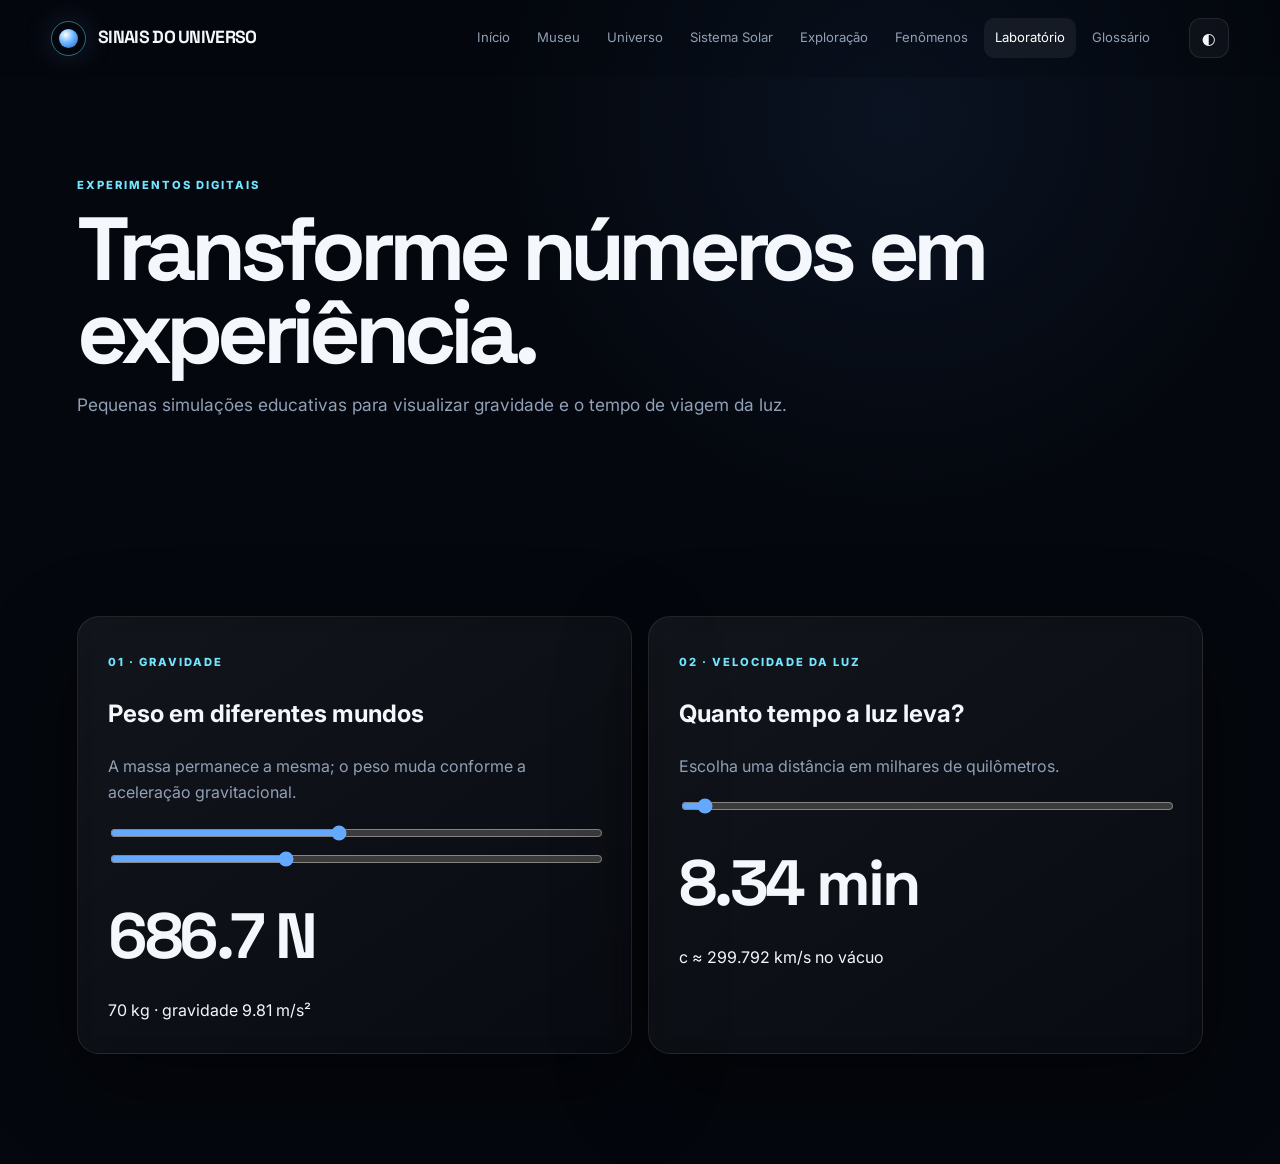
==== pages/laboratorio.html @ 1c5a3df0 "Adicionando os arquivos do projeto" ====
<!doctype html><html lang="pt-BR"><head><meta charset="utf-8"><meta name="viewport" content="width=device-width,initial-scale=1"><title>Laboratório | Sinais do Universo</title><link rel="stylesheet" href="../css/main.css"></head><body><div class="progress" id="progressLine"></div><header class="topbar"><div class="nav-wrap"><a class="brand" href="../index.html"><i class="brand-mark"></i>SINAIS DO UNIVERSO</a><nav class="nav" id="nav"><a href="../index.html">Início</a><a href="museu.html">Museu</a><a href="universo.html">Universo</a><a href="sistema-solar.html">Sistema Solar</a><a href="exploracao.html">Exploração</a><a href="fenomenos.html">Fenômenos</a><a href="laboratorio.html">Laboratório</a><a href="glossario.html">Glossário</a></nav><div class="nav-actions"><button class="icon-btn" id="themeBtn">◐</button><button class="menu-btn" id="menuBtn">☰</button></div></div></header><main><section class="page-hero"><span class="eyebrow">EXPERIMENTOS DIGITAIS</span><h1>Transforme números em experiência.</h1><p>Pequenas simulações educativas para visualizar gravidade e o tempo de viagem da luz.</p></section><section class="section"><div class="lab-grid"><article class="panel lab-card"><span class="eyebrow">01 · GRAVIDADE</span><h2>Peso em diferentes mundos</h2><p style="color:var(--muted)">A massa permanece a mesma; o peso muda conforme a aceleração gravitacional.</p><input class="range" id="labMass" type="range" min="1" max="150" value="70"><input class="range" id="labGravity" type="range" min="1.62" max="24.79" step=".01" value="9.81"><div class="lab-result" id="labWeight">686,7 N</div><span id="labPlanet">70 kg · gravidade 9,81 m/s²</span></article><article class="panel lab-card"><span class="eyebrow">02 · VELOCIDADE DA LUZ</span><h2>Quanto tempo a luz leva?</h2><p style="color:var(--muted)">Escolha uma distância em milhares de quilômetros.</p><input class="range" id="lightDistance" type="range" min="1000" max="4500000000" step="1000000" value="149600000"><div class="lab-result" id="lightOutput">8,31 min</div><span>c ≈ 299.792 km/s no vácuo</span></article></div></section></main><script src="../js/data.js"></script><script src="../js/main.js"></script></body></html>
---- css/main.css ----
@import url('https://fonts.googleapis.com/css2?family=Inter:wght@400;500;600;700;800&family=Space+Grotesk:wght@500;600;700&display=swap');
:root{--bg:#04070d;--panel:#0a101b;--panel2:#0e1725;--text:#f4f7fb;--muted:#91a0b5;--line:rgba(255,255,255,.09);--blue:#65a9ff;--cyan:#72e5ff;--violet:#8c7cff;--gold:#e5c88b;--shadow:0 30px 90px rgba(0,0,0,.45);--radius:22px;--orbit-speed:12s;--solar-scale:1}*{box-sizing:border-box}html{scroll-behavior:smooth}body{margin:0;background:radial-gradient(circle at 70% 10%,rgba(55,102,180,.13),transparent 30%),var(--bg);color:var(--text);font-family:Inter,system-ui,sans-serif;line-height:1.65}body.light{--bg:#edf3f9;--panel:#fff;--panel2:#f4f7fb;--text:#101827;--muted:#58677a;--line:rgba(10,30,55,.12)}body.light .space-bg{opacity:.12}a{color:inherit;text-decoration:none}button,input,select{font:inherit}button{cursor:pointer;color:inherit}.topbar{position:fixed;z-index:1000;top:0;left:0;right:0;padding:18px 4vw;border-bottom:1px solid transparent;transition:.35s;background:rgba(4,7,13,.2);backdrop-filter:blur(0)}.scrolled .topbar{background:rgba(4,7,13,.78);border-color:var(--line);backdrop-filter:blur(18px)}.nav-wrap{max-width:1500px;margin:auto;display:flex;align-items:center;gap:28px}.brand{display:flex;align-items:center;gap:12px;font-family:'Space Grotesk';font-weight:700;letter-spacing:-.04em;font-size:1.1rem;white-space:nowrap}.brand-mark{width:35px;height:35px;border:1px solid rgba(114,229,255,.45);border-radius:50%;position:relative;box-shadow:0 0 30px rgba(101,169,255,.18)}.brand-mark:after{content:'';position:absolute;inset:7px;border-radius:50%;background:radial-gradient(circle at 35% 30%,#fff,#6bb7ff 45%,#3156b9)}.nav{display:flex;gap:5px;margin-left:auto}.nav a{padding:9px 11px;color:var(--muted);font-size:.82rem;border-radius:10px;transition:.25s}.nav a:hover,.nav a.active{color:#fff;background:rgba(255,255,255,.06)}body.light .nav a:hover,body.light .nav a.active{color:var(--text)}.nav-actions{display:flex;gap:8px}.icon-btn,.menu-btn{width:40px;height:40px;border:1px solid var(--line);background:rgba(255,255,255,.04);border-radius:12px}.menu-btn{display:none}.progress{position:fixed;z-index:1100;top:0;left:0;width:0;height:2px;background:linear-gradient(90deg,var(--blue),var(--cyan),var(--violet));box-shadow:0 0 15px var(--cyan)}main{overflow:hidden}.hero{min-height:100vh;display:grid;place-items:center;position:relative;padding:150px 6vw 90px}.hero-content{position:relative;z-index:2;max-width:1100px;text-align:center}.eyebrow,.section-id{font-size:.7rem;letter-spacing:.18em;text-transform:uppercase;color:var(--cyan);font-weight:800}.hero h1{font:700 clamp(3.8rem,10vw,9rem)/.87 'Space Grotesk';letter-spacing:-.075em;margin:20px 0}.hero h1 span{background:linear-gradient(120deg,#fff 15%,#8ccaff 50%,#a695ff);-webkit-background-clip:text;background-clip:text;color:transparent}.hero p{max-width:760px;margin:0 auto;color:#aab7c9;font-size:1.1rem}.hero-actions{display:flex;justify-content:center;gap:12px;margin-top:34px;flex-wrap:wrap}.btn{border:1px solid var(--line);background:rgba(255,255,255,.055);padding:13px 18px;border-radius:12px;font-weight:700;transition:.25s;display:inline-flex;align-items:center;gap:9px}.btn.primary{background:linear-gradient(135deg,#6aaeff,#6c83ff);color:#07101d;border:0;box-shadow:0 15px 50px rgba(76,139,255,.2)}.btn:hover{transform:translateY(-2px);border-color:rgba(114,229,255,.4)}.space-bg{position:absolute;inset:0;background:radial-gradient(circle at 50% 48%,rgba(68,122,255,.16),transparent 28%),radial-gradient(circle at 75% 25%,rgba(140,124,255,.13),transparent 22%),linear-gradient(180deg,#03050a,#050a12);overflow:hidden}.space-bg:before{content:'';position:absolute;inset:-20%;background:repeating-radial-gradient(ellipse at center,transparent 0 10%,rgba(255,255,255,.015) 10.2% 10.35%);transform:rotate(-10deg)}#starfield{position:absolute;inset:0;width:100%;height:100%}.section{padding:110px 6vw;max-width:1600px;margin:auto}.section-head{max-width:800px;margin-bottom:42px}.section-head h2{font:700 clamp(2.3rem,5vw,4.8rem)/1 'Space Grotesk';letter-spacing:-.055em;margin:12px 0}.section-head p{color:var(--muted);font-size:1.02rem}.feature-grid{display:grid;grid-template-columns:repeat(3,1fr);gap:16px}.feature-card,.panel,.museum-card,.mission-card,.glossary-card,.phenomenon-card,.stat-card{background:linear-gradient(145deg,rgba(255,255,255,.06),rgba(255,255,255,.018));border:1px solid var(--line);border-radius:var(--radius);box-shadow:var(--shadow);backdrop-filter:blur(12px)}.feature-card{padding:28px;min-height:220px;position:relative;overflow:hidden}.feature-card:after{content:'';position:absolute;width:180px;height:180px;border-radius:50%;right:-80px;bottom:-90px;background:radial-gradient(circle,rgba(101,169,255,.22),transparent 70%)}.feature-card h3{font:600 1.35rem 'Space Grotesk';margin:18px 0 8px}.feature-card p{color:var(--muted);margin:0}.number{font:700 2.4rem 'Space Grotesk';color:#fff}.stats{display:grid;grid-template-columns:repeat(4,1fr);gap:12px}.stat-card{padding:25px}.stat-card b{font:700 2rem 'Space Grotesk'}.stat-card span{display:block;color:var(--muted);font-size:.82rem;margin-top:4px}.page-hero{padding:170px 6vw 70px;max-width:1500px;margin:auto}.page-hero h1{font:700 clamp(3rem,7vw,7rem)/.92 'Space Grotesk';letter-spacing:-.07em;margin:12px 0}.page-hero p{max-width:800px;color:var(--muted);font-size:1.08rem}.controls{display:flex;gap:10px;flex-wrap:wrap;margin:24px 0}.search,.select{background:rgba(255,255,255,.045);border:1px solid var(--line);border-radius:12px;padding:12px 14px;color:var(--text);min-width:240px;outline:none}.filter{border:1px solid var(--line);background:transparent;border-radius:999px;padding:9px 13px;color:var(--muted);transition:.2s}.filter.active,.filter:hover{background:rgba(101,169,255,.12);color:#fff;border-color:rgba(101,169,255,.35)}.museum-grid{display:grid;grid-template-columns:repeat(3,1fr);gap:16px}.museum-card{overflow:hidden;cursor:pointer;transition:.35s}.museum-card:hover{transform:translateY(-7px);border-color:rgba(114,229,255,.28)}.museum-img{height:270px;position:relative;background:radial-gradient(circle,#172942,#05070d);overflow:hidden}.museum-img img{width:100%;height:100%;object-fit:cover;transition:.6s}.museum-card:hover img{transform:scale(1.05)}.museum-img img.failed{opacity:0}.museum-img:has(img.failed):after{content:'VISUALIZAÇÃO CIENTÍFICA';position:absolute;inset:0;display:grid;place-items:center;color:#68809f;letter-spacing:.14em;font-size:.7rem}.status{position:absolute;top:14px;left:14px;padding:6px 9px;border-radius:99px;font-size:.62rem;font-weight:800;letter-spacing:.12em;background:rgba(3,7,13,.72);backdrop-filter:blur(10px)}.status.observed{color:#8cf0c2}.status.art{color:#d6c3ff}.zoom{position:absolute;right:14px;bottom:14px;width:36px;height:36px;border-radius:50%;display:grid;place-items:center;background:rgba(3,7,13,.7);font-size:1.2rem}.museum-copy{padding:21px}.museum-copy>span,.mission-meta,.glossary-card>div>span{color:var(--cyan);font-size:.67rem;text-transform:uppercase;letter-spacing:.13em;font-weight:800}.museum-copy h3,.mission-card h3,.glossary-card h3,.phenomenon-card h3{font:600 1.4rem 'Space Grotesk';margin:7px 0}.museum-copy p,.mission-card p,.glossary-card p,.phenomenon-card p{color:var(--muted);margin:0 0 12px}.museum-copy small{color:#718197}.modal{position:fixed;inset:0;background:rgba(0,0,0,.78);z-index:2000;display:none;place-items:center;padding:30px;backdrop-filter:blur(14px)}.modal.open{display:grid}.modal-box{width:min(1250px,100%);max-height:90vh;overflow:auto;background:#070c14;border:1px solid var(--line);border-radius:26px;box-shadow:0 40px 120px #000;padding:22px;position:relative}.modal-close{position:absolute;right:16px;top:16px;width:42px;height:42px;border:1px solid var(--line);background:rgba(0,0,0,.45);border-radius:50%;font-size:1.5rem;z-index:2}.museum-modal{display:grid;grid-template-columns:1.15fr .85fr;gap:26px}.museum-large{min-height:600px;background:#02050a;border-radius:18px;overflow:hidden}.museum-large img{width:100%;height:100%;min-height:600px;object-fit:cover}.museum-details{padding:30px 22px}.museum-details h2{font:700 clamp(2.2rem,5vw,4.5rem)/.95 'Space Grotesk';letter-spacing:-.06em;margin:12px 0}.museum-details p{color:#9daabd}.detail-pills{display:flex;gap:8px;flex-wrap:wrap}.detail-pills span,.source-box{padding:10px 12px;border:1px solid var(--line);border-radius:12px;color:#c2cfdf;background:rgba(255,255,255,.03)}.source-box{display:grid;gap:4px;margin-top:20px}.source-box span{color:var(--muted)}.fine{font-size:.8rem}.modal-nav{display:flex;gap:8px;margin-top:25px}.modal-nav button{padding:11px 14px;border:1px solid var(--line);background:transparent;border-radius:10px}.solar-page{min-height:100vh}.solar-wrap{max-width:1500px;margin:auto;padding:20px 5vw 100px}.solar-stage{height:700px;position:relative;border:1px solid var(--line);border-radius:30px;overflow:hidden;background:radial-gradient(circle at 50% 50%,rgba(255,155,49,.09),transparent 9%),radial-gradient(circle at 50% 50%,rgba(38,84,150,.14),transparent 36%),#02050b;--solar-scale:1}.solar-stage:before,.solar-stage:after{content:'';position:absolute;inset:-50%;background-image:radial-gradient(circle,rgba(255,255,255,.8) 0 1px,transparent 1.5px);background-size:73px 83px;opacity:.22;animation:drift 80s linear infinite}.solar-stage:after{background-size:131px 117px;opacity:.12;animation-duration:120s;animation-direction:reverse}.solar-stage.educational{background:radial-gradient(circle at 50% 50%,rgba(255,155,49,.12),transparent 10%),#02050b}.solar-core{position:absolute;left:50%;top:50%;width:90px;height:90px;transform:translate(-50%,-50%);border-radius:50%;background:radial-gradient(circle at 35% 30%,#fff9c9,#ffc14e 35%,#ff6a1a 70%,#6b1806);box-shadow:0 0 35px #ffb12f,0 0 120px rgba(255,109,20,.55),0 0 250px rgba(255,126,30,.22);z-index:2}.solar-core:after{content:'';position:absolute;inset:-25px;border-radius:50%;background:radial-gradient(circle,rgba(255,190,70,.22),transparent 68%);filter:blur(8px)}.solar-planets{position:absolute;inset:0;transform:scale(var(--solar-scale));transition:transform .5s;z-index:3}.planet-orbit{position:absolute;left:50%;top:50%;width:var(--orbit);height:var(--orbit);margin:calc(var(--orbit)/-2);border:1px solid rgba(147,183,220,.16);border-radius:50%;background:transparent;animation:orbit var(--orbit-speed) linear infinite;transform-origin:center;transition:.4s}.planet-orbit:before{content:'';position:absolute;left:50%;top:-4px;width:8px;height:8px;border-radius:50%;background:transparent;box-shadow:0 0 0 0 rgba(255,255,255,0)}.planet-orbit.selected{border-color:rgba(114,229,255,.5);box-shadow:0 0 30px rgba(114,229,255,.08)}.planet-orbit.p-mercurio{--orbit:150px}.planet-orbit.p-venus{--orbit:205px}.planet-orbit.p-terra{--orbit:265px}.planet-orbit.p-marte{--orbit:330px}.planet-orbit.p-jupiter{--orbit:425px}.planet-orbit.p-saturno{--orbit:520px}.planet-orbit.p-urano{--orbit:610px}.planet-orbit.p-netuno{--orbit:690px}.planet{position:absolute;left:50%;top:-11px;transform:translateX(-50%);width:22px;height:22px;border-radius:50%;display:block;box-shadow:inset -6px -5px 9px rgba(0,0,0,.7),0 0 10px rgba(255,255,255,.08);transition:.3s}.planet-orbit:hover .planet,.planet-orbit.selected .planet{transform:translateX(-50%) scale(1.45);box-shadow:0 0 22px rgba(114,229,255,.3),inset -6px -5px 9px rgba(0,0,0,.7)}.planet-label{position:absolute;top:18px;left:50%;transform:translateX(-50%);font-size:.6rem;color:#8fa1b7;white-space:nowrap;pointer-events:none}.planet-mercury{background:radial-gradient(circle at 30% 30%,#d7d0c3,#7b756c 50%,#35322f)}.planet-venus{background:radial-gradient(circle at 30% 30%,#fff0bd,#c98b4b 50%,#70401e)}.planet-earth{background:radial-gradient(circle at 35% 30%,#9fe2ff,#2864b0 42%,#061b3d);box-shadow:inset -7px -5px 10px #000,0 0 12px rgba(80,166,255,.35)}.planet-earth:after{content:'';position:absolute;inset:2px;background:radial-gradient(ellipse at 35% 40%,#5ea86c 0 10%,transparent 11%),radial-gradient(ellipse at 65% 65%,#6fb26a 0 9%,transparent 10%);border-radius:50%;opacity:.9}.planet-mars{background:radial-gradient(circle at 30% 25%,#db8a62,#9a3d2a 55%,#431710)}.planet-jupiter{background:repeating-linear-gradient(0deg,#8a624d 0 4px,#d9c0a3 4px 8px,#a47c61 8px 11px,#e5d2b8 11px 15px)}.planet-jupiter:after{content:'';position:absolute;width:8px;height:4px;border-radius:50%;background:#b65b4b;right:3px;top:9px}.planet-saturn{background:radial-gradient(circle at 35% 30%,#f4d99d,#a78352 60%,#5a452c)}.planet-saturn:after{content:'';position:absolute;left:50%;top:50%;width:42px;height:11px;border:2px solid rgba(218,191,140,.8);border-radius:50%;transform:translate(-50%,-50%) rotate(-14deg);box-shadow:0 0 0 3px rgba(160,137,101,.25)}.planet-uranus{background:radial-gradient(circle at 35% 30%,#c9ffff,#65b9c1 65%,#295d67)}.planet-neptune{background:radial-gradient(circle at 35% 30%,#9db7ff,#3454c8 58%,#111c6b)}.solar-controls{display:flex;gap:8px;flex-wrap:wrap;margin:15px 0}.solar-controls button{border:1px solid var(--line);background:rgba(255,255,255,.05);padding:10px 13px;border-radius:10px}.solar-info{display:grid;grid-template-columns:1fr 360px;gap:18px;margin-top:18px}.planet-panel{padding:28px}.planet-kicker{color:var(--cyan);font-size:.7rem;text-transform:uppercase;letter-spacing:.15em;font-weight:800}.planet-panel h2{font:700 3rem 'Space Grotesk';margin:5px 0}.planet-panel>p{color:var(--muted)}.stat-grid{display:grid;grid-template-columns:repeat(4,1fr);gap:8px;margin:20px 0}.stat-grid div{padding:13px;border:1px solid var(--line);border-radius:12px;background:rgba(255,255,255,.025)}.stat-grid small{display:block;color:#6e8199;font-size:.65rem;text-transform:uppercase}.stat-grid strong{font-size:.85rem}.info-section{display:grid;gap:4px;margin-top:14px}.info-section b{font-size:.75rem;color:#cbd7e5;text-transform:uppercase}.info-section span{color:var(--muted)}.fact-list{color:#9aa9bb;padding-left:18px}.phenomena-layout{display:grid;grid-template-columns:380px 1fr;gap:18px}.phenomena-grid{display:grid;gap:10px;align-content:start}.phenomenon-card{padding:12px;display:grid;grid-template-columns:100px 1fr;gap:14px;cursor:pointer;transition:.25s}.phenomenon-card:hover,.phenomenon-card.active{border-color:rgba(114,229,255,.35);transform:translateX(4px)}.phenomenon-img{height:100px;border-radius:15px;overflow:hidden;position:relative;background:#050a12}.phenomenon-img img{width:100%;height:100%;object-fit:cover}.phenomenon-img span{position:absolute;inset:0;display:grid;place-items:center;font-size:2rem;background:linear-gradient(transparent,rgba(0,0,0,.45))}.phenomenon-card small{color:var(--cyan);font-size:.6rem;letter-spacing:.12em}.phenomenon-card h3{margin:4px 0}.phenomenon-detail{padding:34px;min-height:620px}.phenomenon-detail-head{display:flex;justify-content:space-between;align-items:start}.phenomenon-detail h2{font:700 clamp(2.3rem,5vw,4.5rem)/.95 'Space Grotesk';letter-spacing:-.05em;margin:10px 0}.phenomenon-symbol{font-size:5rem;color:#9db7ff;text-shadow:0 0 40px rgba(114,229,255,.25)}.lead{font-size:1.15rem;color:#bac6d5;max-width:900px}.phenomenon-sections{display:grid;grid-template-columns:repeat(2,1fr);gap:12px;margin-top:30px}.phenomenon-sections section{padding:20px;border:1px solid var(--line);border-radius:16px;background:rgba(255,255,255,.025)}.phenomenon-sections small{color:var(--cyan);font-weight:800;letter-spacing:.12em}.phenomenon-sections p{color:var(--muted)}.phenomenon-bar{display:flex;align-items:center;gap:12px;margin-top:25px;color:#6e8097;font-size:.7rem}.phenomenon-bar i{height:1px;background:linear-gradient(90deg,var(--cyan),var(--violet));flex:1}.mission-grid{display:grid;gap:0}.mission-card{border:0;border-radius:0;background:transparent;box-shadow:none;display:grid;grid-template-columns:100px 28px 1fr;min-height:210px}.mission-year{font:700 1.5rem 'Space Grotesk';color:#9bb4d2;padding-top:18px}.mission-line{position:relative}.mission-line:before{content:'';position:absolute;left:50%;top:0;bottom:0;width:1px;background:linear-gradient(var(--cyan),rgba(114,229,255,.05))}.mission-line:after{content:'';position:absolute;left:50%;top:26px;width:10px;height:10px;border-radius:50%;background:var(--cyan);transform:translateX(-50%);box-shadow:0 0 25px var(--cyan)}.mission-content{display:grid;grid-template-columns:260px 1fr;gap:22px;padding:12px 0 42px 20px}.mission-image{height:170px;border-radius:18px;overflow:hidden;background:#050a12;border:1px solid var(--line)}.mission-image img{width:100%;height:100%;object-fit:cover}.mission-content h3{font-size:1.8rem}.mission-meta{display:flex;gap:20px;flex-wrap:wrap}.mission-meta span{display:grid;gap:2px}.mission-meta b{color:#cbd7e5;font-size:.75rem}.glossary-grid{display:grid;grid-template-columns:repeat(2,1fr);gap:12px}.glossary-card{padding:22px;display:grid;grid-template-columns:48px 1fr;gap:15px}.term-letter{width:42px;height:42px;border:1px solid rgba(114,229,255,.25);border-radius:12px;display:grid;place-items:center;color:var(--cyan);font:700 1.2rem 'Space Grotesk'}.glossary-card h3{margin:5px 0}.advanced{margin-top:14px;padding-top:12px;border-top:1px solid var(--line);display:grid;gap:3px}.advanced b{font-size:.65rem;color:#76899f;text-transform:uppercase;letter-spacing:.1em}.advanced span{font-size:.85rem;color:#9daabd}.lab-grid{display:grid;grid-template-columns:repeat(2,1fr);gap:16px}.lab-card{padding:30px}.range{width:100%;accent-color:var(--blue)}.lab-result{font:700 clamp(2.2rem,5vw,4.5rem) 'Space Grotesk';letter-spacing:-.05em;margin:20px 0}.empty-state{padding:50px;border:1px dashed var(--line);border-radius:18px;color:var(--muted);display:grid;gap:4px}.search-global{position:relative}.search-global input{width:180px}.search-results{position:absolute;right:0;top:48px;width:340px;background:#080e17;border:1px solid var(--line);border-radius:16px;padding:8px;box-shadow:var(--shadow);z-index:1200}.search-results a{display:grid;gap:2px;padding:10px;border-radius:10px}.search-results a:hover{background:rgba(255,255,255,.05)}.search-results span{font-size:.72rem;color:var(--muted);white-space:nowrap;overflow:hidden;text-overflow:ellipsis}.toast{position:fixed;bottom:24px;left:50%;transform:translate(-50%,20px);opacity:0;background:#101927;border:1px solid var(--line);padding:12px 16px;border-radius:12px;z-index:3000;transition:.25s}.toast.show{opacity:1;transform:translate(-50%,0)}.reveal{opacity:0;transform:translateY(20px);transition:.7s ease}.reveal.visible{opacity:1;transform:none}@keyframes orbit{from{transform:rotate(0)}to{transform:rotate(360deg)}}@keyframes drift{from{transform:translate3d(0,0,0)}to{transform:translate3d(8%,4%,0)}}@media(max-width:1100px){.nav{display:none}.menu-btn{display:block;margin-left:auto}.nav.open{display:flex;position:absolute;top:75px;left:4vw;right:4vw;flex-direction:column;background:#080e17;border:1px solid var(--line);padding:12px;border-radius:18px}.feature-grid,.museum-grid{grid-template-columns:repeat(2,1fr)}.solar-info{grid-template-columns:1fr}.solar-stage{height:600px}.planet-orbit.p-netuno{--orbit:570px}.planet-orbit.p-urano{--orbit:510px}.planet-orbit.p-saturno{--orbit:440px}.planet-orbit.p-jupiter{--orbit:360px}.phenomena-layout{grid-template-columns:1fr}.phenomena-grid{grid-template-columns:repeat(2,1fr)}}@media(max-width:760px){.topbar{padding:13px 4vw}.nav-actions{display:none}.hero{padding-top:130px}.hero h1{font-size:3.5rem}.section,.page-hero{padding-left:5vw;padding-right:5vw}.feature-grid,.museum-grid,.glossary-grid,.lab-grid,.phenomenon-sections{grid-template-columns:1fr}.stats{grid-template-columns:repeat(2,1fr)}.museum-img{height:220px}.museum-modal{grid-template-columns:1fr}.museum-large,.museum-large img{min-height:300px}.phenomena-grid{grid-template-columns:1fr}.mission-card{grid-template-columns:65px 20px 1fr}.mission-content{grid-template-columns:1fr}.mission-image{height:190px}.solar-stage{height:480px}.planet-orbit.p-netuno{--orbit:430px}.planet-orbit.p-urano{--orbit:380px}.planet-orbit.p-saturno{--orbit:330px}.planet-orbit.p-jupiter{--orbit:275px}.planet-orbit.p-marte{--orbit:225px}.planet-orbit.p-terra{--orbit:180px}.planet-orbit.p-venus{--orbit:140px}.planet-orbit.p-mercurio{--orbit:105px}.stat-grid{grid-template-columns:repeat(2,1fr)}.solar-core{width:58px;height:58px}.search-global input{width:140px}.page-hero h1{font-size:3.2rem}}
@media(prefers-reduced-motion:reduce){*,*:before,*:after{scroll-behavior:auto!important;animation-duration:.01ms!important;transition-duration:.01ms!important}}

/* =========================================================
   EVOLUÇÃO CINEMATOGRÁFICA · HOME / HERO / EXPLORAÇÃO
   ========================================================= */
.skip-link{position:fixed;left:16px;top:-80px;z-index:5000;padding:10px 14px;border-radius:10px;background:#fff;color:#05070b;font-weight:800;transition:top .2s}.skip-link:focus{top:16px}
.hero-carousel{min-height:100svh;height:clamp(720px,100svh,980px);position:relative;isolation:isolate;overflow:hidden;background:#02040a;outline:none}
.hero-slides,.hero-slide,.hero-slide img{position:absolute;inset:0;width:100%;height:100%}
.hero-slide{opacity:0;visibility:hidden;z-index:0;transform:scale(1.015);transition:opacity 1.25s cubic-bezier(.22,.61,.36,1),visibility 1.25s,transform 8s cubic-bezier(.16,1,.3,1)}
.hero-slide.is-active{opacity:1;visibility:visible;z-index:1;transform:scale(1.065)}
.hero-slide.was-active{opacity:0;visibility:hidden;transform:scale(1.035)}
.hero-slide img{object-fit:cover;object-position:center;filter:saturate(.9) contrast(1.06) brightness(.74)}
.hero-slide img.failed{object-fit:cover;opacity:1!important}
.hero-vignette{position:absolute;inset:0;z-index:2;pointer-events:none;background:
 linear-gradient(90deg,rgba(1,4,9,.92) 0%,rgba(1,4,9,.72) 28%,rgba(1,4,9,.18) 63%,rgba(1,4,9,.48) 100%),
 linear-gradient(0deg,rgba(1,4,9,.88) 0%,rgba(1,4,9,.04) 45%,rgba(1,4,9,.42) 100%),
 radial-gradient(circle at 55% 45%,transparent 0 28%,rgba(1,4,9,.24) 76%,rgba(1,4,9,.72) 100%)}
.hero-stars-layer{position:absolute;inset:0;z-index:3;pointer-events:none;mix-blend-mode:screen;opacity:.65}
#starfield{position:absolute;inset:0;width:100%;height:100%}
.hero-ui{position:absolute;inset:0;z-index:4;display:flex;flex-direction:column;justify-content:flex-end;padding:120px 5.5vw 34px;pointer-events:none}
.hero-copy{max-width:900px;min-height:360px;display:flex;align-items:flex-end;pointer-events:none}
.hero-copy-inner{padding-bottom:30px;pointer-events:auto}
.hero-copy.copy-in .hero-copy-inner{animation:heroCopyIn .8s cubic-bezier(.16,1,.3,1) both}
.hero-copy h1{font:700 clamp(3.5rem,8.5vw,8.7rem)/.88 'Space Grotesk';letter-spacing:-.075em;max-width:900px;margin:18px 0 22px;text-wrap:balance}
.hero-copy h1::after{content:'';display:block;width:70px;height:2px;margin-top:24px;background:linear-gradient(90deg,var(--cyan),transparent)}
.hero-copy p{max-width:700px;color:#d0d8e5;font-size:clamp(1rem,1.4vw,1.2rem);line-height:1.65;margin:0}
.hero-copy .hero-actions{justify-content:flex-start;margin-top:30px}
.hero-bottom{display:grid;grid-template-columns:160px 1fr minmax(180px,280px);align-items:center;gap:20px;border-top:1px solid rgba(255,255,255,.15);padding-top:17px;pointer-events:auto}
.hero-counter{font-family:'Space Grotesk';display:flex;gap:7px;align-items:baseline}.hero-counter b{font-size:1.1rem}.hero-counter span{color:#74849b;font-size:.75rem}
.hero-controls{display:flex;justify-content:center;align-items:center;gap:10px}.hero-arrow{width:42px;height:42px;border:1px solid rgba(255,255,255,.18);border-radius:50%;background:rgba(5,9,16,.35);backdrop-filter:blur(12px);font-size:1rem;transition:.25s}.hero-arrow:hover,.hero-arrow:focus-visible{background:rgba(255,255,255,.1);border-color:rgba(114,229,255,.5);transform:translateY(-2px)}
.hero-dots{display:flex;gap:7px;align-items:center}.hero-dot{width:34px;height:28px;border:0;background:transparent;padding:0;position:relative;cursor:pointer}.hero-dot span{position:absolute;left:50%;top:50%;width:5px;height:5px;border-radius:50%;background:#728097;transform:translate(-50%,-50%);transition:.3s}.hero-dot.active{width:54px}.hero-dot.active span{width:100%;height:2px;border-radius:2px;background:linear-gradient(90deg,var(--cyan),var(--violet));box-shadow:0 0 14px rgba(114,229,255,.35)}
.hero-credit{text-align:right;color:#9caabd;font-size:.66rem;letter-spacing:.08em;text-transform:uppercase;white-space:nowrap;overflow:hidden;text-overflow:ellipsis}
.hero-progress{position:absolute;top:0;left:0;right:0;height:2px;z-index:8;background:rgba(255,255,255,.06)}.hero-progress span{display:block;width:0;height:100%;background:linear-gradient(90deg,var(--cyan),var(--violet));box-shadow:0 0 16px rgba(114,229,255,.7)}
.home-intro{padding-top:130px}
.explore-grid{display:grid;grid-template-columns:repeat(12,1fr);grid-auto-rows:minmax(290px,24vw);gap:16px}
.explore-card{position:relative;grid-column:span 4;overflow:hidden;border:1px solid var(--line);border-radius:26px;min-height:290px;background:#070b12;box-shadow:var(--shadow);isolation:isolate;transition:transform .45s cubic-bezier(.16,1,.3,1),border-color .35s,box-shadow .35s}
.explore-card-wide{grid-column:span 8}
.explore-card img{position:absolute;inset:0;width:100%;height:100%;object-fit:cover;filter:saturate(.88) brightness(.72);transition:transform 1.1s cubic-bezier(.16,1,.3,1),filter .5s}.explore-card:hover{transform:translateY(-8px);border-color:rgba(114,229,255,.3);box-shadow:0 35px 100px rgba(0,0,0,.55)}.explore-card:hover img{transform:scale(1.07);filter:saturate(1) brightness(.84)}
.explore-overlay{position:absolute;inset:0;background:linear-gradient(180deg,transparent 10%,rgba(2,5,10,.18) 35%,rgba(2,5,10,.95) 100%);z-index:1}
.explore-copy{position:absolute;z-index:2;left:26px;right:26px;bottom:24px}.explore-copy h3{font:600 clamp(1.45rem,2.3vw,2.25rem)/1.02 'Space Grotesk';letter-spacing:-.045em;margin:10px 0 7px}.explore-copy p{color:#aab7c8;margin:0 0 13px;max-width:520px;font-size:.9rem}.explore-link{font-size:.76rem;font-weight:800;letter-spacing:.06em;color:#fff}
.explore-art{position:absolute;inset:0;z-index:0;background:radial-gradient(circle at 70% 35%,rgba(101,169,255,.28),transparent 25%),radial-gradient(circle at 30% 70%,rgba(140,124,255,.2),transparent 28%),linear-gradient(135deg,#050912,#0a1020 55%,#03050a);overflow:hidden}.explore-art:before,.explore-art:after{content:'';position:absolute;border:1px solid rgba(114,229,255,.18);border-radius:50%;width:70%;aspect-ratio:1;left:15%;top:10%;box-shadow:0 0 70px rgba(101,169,255,.1)}.explore-art:after{width:35%;left:32.5%;top:27.5%;border-color:rgba(140,124,255,.25)}
.lab-art{display:grid;place-items:center}.lab-art span{font:600 clamp(1.1rem,2vw,2rem) 'Space Grotesk';color:#c8d8ff;text-shadow:0 0 35px rgba(101,169,255,.55);position:relative;z-index:2}.lab-art i,.lab-art b{position:absolute;width:7px;height:7px;border-radius:50%;background:#fff;box-shadow:0 0 16px #fff;animation:floatStar 4s ease-in-out infinite}.lab-art i{left:20%;top:28%}.lab-art b{right:18%;bottom:24%;animation-delay:1.4s}
.glossary-art{display:flex;align-content:center;justify-content:center;align-items:center;flex-wrap:wrap;gap:10px;padding:55px 25px}.glossary-art span{padding:9px 12px;border:1px solid rgba(114,229,255,.16);border-radius:999px;background:rgba(255,255,255,.035);color:#a9b8ca;font-size:.7rem;letter-spacing:.1em;transform:rotate(var(--r,0deg))}
.glossary-art span:nth-child(2){transform:translateY(14px) rotate(4deg)}.glossary-art span:nth-child(3){transform:translateY(-12px) rotate(-3deg)}.glossary-art span:nth-child(4){transform:translateY(10px) rotate(2deg)}
.scale-section{position:relative;overflow:hidden;border-top:1px solid var(--line);border-bottom:1px solid var(--line);background:#03060c}.scale-backdrop{position:absolute;inset:0;background:radial-gradient(circle at 15% 50%,rgba(101,169,255,.12),transparent 25%),radial-gradient(circle at 82% 45%,rgba(140,124,255,.13),transparent 30%);pointer-events:none}.scale-inner{position:relative}
.scale-track{display:grid;grid-template-columns:repeat(6,1fr);gap:10px;position:relative}.scale-track:before{content:'';position:absolute;left:5%;right:5%;top:105px;height:1px;background:linear-gradient(90deg,transparent,var(--cyan),var(--violet),transparent);opacity:.3}.scale-node{position:relative;min-height:235px;padding:0 12px;display:flex;flex-direction:column;align-items:center;text-align:center}.scale-index{font-size:.62rem;letter-spacing:.14em;color:#61748d;margin-bottom:16px}.scale-orb{width:92px;height:92px;border-radius:50%;position:relative;z-index:1;margin-bottom:20px;border:1px solid rgba(255,255,255,.13);box-shadow:0 0 45px rgba(101,169,255,.12),inset -20px -20px 30px rgba(0,0,0,.45)}.moon-orb{width:45px;height:45px;margin-top:23px;background:radial-gradient(circle at 35% 30%,#d9dce0,#767d86 55%,#2e3339)}.earth-orb{background:radial-gradient(circle at 32% 30%,#9ce4ff,#2a68b8 48%,#061d42)}.sun-orb{width:125px;height:125px;margin-top:-17px;background:radial-gradient(circle at 35% 30%,#fff9c4,#ffc14a 35%,#ff6719 70%,#561006);box-shadow:0 0 45px rgba(255,166,53,.45),0 0 100px rgba(255,111,30,.18)}.system-orb{background:radial-gradient(circle,rgba(255,255,255,.8) 0 2px,transparent 3px),radial-gradient(circle at 45% 45%,rgba(101,169,255,.5),transparent 48%),#050a13;background-size:19px 21px,100% 100%}.galaxy-orb{background:radial-gradient(ellipse,#fff 0 3%,rgba(160,193,255,.7) 6%,rgba(101,169,255,.15) 28%,transparent 48%),conic-gradient(from 25deg,transparent,#6e87ff,transparent,#8f70ff,transparent);filter:blur(.2px)}.universe-orb{background:radial-gradient(circle at 45% 45%,#fff 0 2%,#8ebcff 5%,rgba(114,229,255,.18) 18%,transparent 45%),radial-gradient(circle at 30% 70%,#a57fff,transparent 15%),#03060d;box-shadow:0 0 65px rgba(140,124,255,.35)}
.scale-node strong{font:600 1.05rem 'Space Grotesk';margin-bottom:4px}.scale-node small{font-size:.72rem;color:#71839a;max-width:160px}
.final-cta{padding-top:90px;padding-bottom:120px}.cta-panel{padding:45px 50px;border:1px solid var(--line);border-radius:28px;background:linear-gradient(135deg,rgba(101,169,255,.08),rgba(140,124,255,.05) 55%,rgba(255,255,255,.02));display:flex;align-items:center;justify-content:space-between;gap:30px;box-shadow:var(--shadow)}.cta-panel h2{font:600 clamp(2rem,4vw,4rem)/1 'Space Grotesk';letter-spacing:-.055em;max-width:800px;margin:12px 0}.cta-panel p{color:var(--muted);margin:0}.cta-panel .hero-actions{margin:0}
.hero-carousel .btn{box-shadow:0 12px 35px rgba(0,0,0,.2)}.hero-carousel .btn.primary{box-shadow:0 15px 45px rgba(76,139,255,.28)}
body.light .hero-carousel{background:#dfe7f2}.light .hero-slide img{filter:saturate(.85) contrast(1.04) brightness(.82)}body.light .hero-vignette{background:linear-gradient(90deg,rgba(4,9,16,.78),rgba(4,9,16,.35) 55%,rgba(4,9,16,.48)),linear-gradient(0deg,rgba(4,9,16,.72),transparent 55%,rgba(4,9,16,.28))}
body.light .hero-copy p{color:#e1e8f2}.light .hero-credit{color:#d5dce7}.light .scale-section{background:#0b111b}
@keyframes heroCopyIn{from{opacity:0;transform:translate3d(0,28px,0);filter:blur(7px)}to{opacity:1;transform:none;filter:none}}@keyframes floatStar{50%{transform:translate3d(8px,-12px) scale(1.15)}}
@media(max-width:1100px){.explore-grid{grid-template-columns:repeat(2,1fr);grid-auto-rows:360px}.explore-card,.explore-card-wide{grid-column:span 1}.explore-card-wide{grid-column:span 2}.scale-track{grid-template-columns:repeat(3,1fr);row-gap:30px}.scale-track:before{display:none}.hero-bottom{grid-template-columns:100px 1fr 150px}.hero-ui{padding-left:6vw;padding-right:6vw}}
@media(max-width:760px){
 .hero-carousel{height:100svh;min-height:680px}.hero-ui{padding:100px 5vw 18px}.hero-copy{min-height:0;flex:1;align-items:center}.hero-copy-inner{padding-bottom:0}.hero-copy h1{font-size:clamp(3rem,14vw,5rem);margin:13px 0 18px}.hero-copy h1::after{margin-top:18px;width:50px}.hero-copy p{font-size:.94rem;line-height:1.55}.hero-copy .hero-actions{margin-top:23px}.hero-copy .btn{padding:11px 13px;font-size:.78rem}.hero-bottom{grid-template-columns:58px 1fr;gap:8px;padding-top:11px}.hero-credit{grid-column:1/-1;text-align:left;font-size:.56rem;order:3}.hero-controls{justify-content:flex-end}.hero-arrow{width:38px;height:38px}.hero-dot{width:22px}.hero-dot.active{width:40px}.nav-actions{display:flex}.menu-btn{display:block;margin-left:0}.explore-grid{grid-template-columns:1fr;grid-auto-rows:330px}.explore-card,.explore-card-wide{grid-column:span 1}.explore-copy{left:21px;right:21px;bottom:20px}.scale-track{grid-template-columns:repeat(2,1fr);gap:22px}.scale-node{min-height:215px}.scale-orb{width:76px;height:76px}.sun-orb{width:100px;height:100px}.cta-panel{padding:30px 25px;display:block}.cta-panel .hero-actions{margin-top:25px;justify-content:flex-start}
}
@media(prefers-reduced-motion:reduce){
 .hero-slide,.hero-copy.copy-in .hero-copy-inner,.explore-card,.explore-card img{animation:none!important;transition:none!important}.hero-slide.is-active{transform:scale(1)}.hero-progress span{transition:none!important}.hero-carousel{scroll-behavior:auto}
}

/* --- Ultra-realistic enhancement layer: only affects the existing solar + phenomena components --- */
.solar-stage{--solar-rotate-x:0deg;--solar-rotate-y:0deg;perspective:1200px;isolation:isolate}
.solar-stage:before{z-index:0;filter:blur(.15px);}
.solar-stage:after{z-index:0;}
.solar-planets{transform:scale(var(--solar-scale)) rotateX(var(--solar-rotate-x)) rotateY(var(--solar-rotate-y));transform-style:preserve-3d;will-change:transform;}
.planet-orbit{animation-name:orbit3d;transform-style:preserve-3d;backface-visibility:visible;border-color:rgba(147,183,220,.2);box-shadow:inset 0 0 35px rgba(114,169,255,.025),0 0 18px rgba(70,120,190,.035);}
.planet-orbit:nth-child(1){--orbit-depth:64deg}.planet-orbit:nth-child(2){--orbit-depth:62deg}.planet-orbit:nth-child(3){--orbit-depth:60deg}.planet-orbit:nth-child(4){--orbit-depth:58deg}.planet-orbit:nth-child(5){--orbit-depth:56deg}.planet-orbit:nth-child(6){--orbit-depth:54deg}.planet-orbit:nth-child(7){--orbit-depth:52deg}.planet-orbit:nth-child(8){--orbit-depth:50deg}
.planet{width:clamp(22px,2.1vw,38px);height:clamp(22px,2.1vw,38px);box-shadow:inset -10px -8px 15px rgba(0,0,0,.72),inset 4px 3px 8px rgba(255,255,255,.2),0 0 14px rgba(255,255,255,.1);transform-style:preserve-3d;overflow:visible}
.planet-orbit:hover .planet,.planet-orbit.selected .planet{transform:translateX(-50%) translateZ(8px) scale(1.3)}
.planet-mercury{background:radial-gradient(circle at 32% 25%,#f1eee7 0 5%,#bcb5aa 23%,#746e67 52%,#292724 100%),radial-gradient(circle,#0000 65%,rgba(0,0,0,.55));}
.planet-venus{background:radial-gradient(circle at 32% 24%,#fff8d6 0 5%,#e4bc73 26%,#b46d37 58%,#4f2916 100%),repeating-linear-gradient(155deg,transparent 0 5px,rgba(255,239,183,.14) 6px 8px);}
.planet-earth{background:radial-gradient(circle at 32% 24%,#d8f7ff 0 5%,#4e9ce0 25%,#1653a0 55%,#041630 100%);}
.planet-earth:after{content:'';position:absolute;inset:3%;border-radius:50%;background:radial-gradient(ellipse at 30% 38%,#5fbd70 0 9%,transparent 10%),radial-gradient(ellipse at 67% 63%,#6ea95f 0 8%,transparent 9%),radial-gradient(ellipse at 53% 24%,#b6d99b 0 5%,transparent 6%);opacity:.9;mix-blend-mode:screen;}
.planet-earth:before{content:'';position:absolute;inset:-2px;border-radius:50%;background:radial-gradient(circle at 65% 65%,transparent 52%,rgba(255,255,255,.16) 70%,transparent 73%);}
.planet-mars{background:radial-gradient(circle at 30% 24%,#f0a27b 0 5%,#c85b3b 30%,#8e3022 62%,#3d100c 100%);}
.planet-jupiter{background:repeating-linear-gradient(0deg,#6f4b3c 0 4px,#d9c0a3 4px 8px,#9c7258 8px 12px,#ead9c0 12px 17px,#815744 17px 21px);}
.planet-saturn{background:radial-gradient(circle at 32% 25%,#fff1c5 0 5%,#d8b87c 30%,#a77d4b 62%,#50391f 100%);}
.planet-saturn:after{width:62px;height:18px;border-width:2px 3px;box-shadow:0 0 0 4px rgba(185,159,111,.22),0 0 12px rgba(238,211,157,.18);}
.planet-uranus{background:radial-gradient(circle at 32% 24%,#e1ffff 0 5%,#8ddde0 28%,#55aeb6 60%,#173e4c 100%);}
.planet-neptune{background:radial-gradient(circle at 32% 24%,#b9ceff 0 5%,#5576e2 30%,#2b45b5 62%,#0c144c 100%);}
.moon{position:absolute;left:50%;top:50%;width:7px;height:7px;border-radius:50%;background:radial-gradient(circle at 30% 25%,#fff,#bfc7cf 55%,#5d6670);box-shadow:0 0 6px rgba(255,255,255,.35);transform-origin:calc(-1 * var(--moon-radius,22px)) center;animation:moonOrbit 3.8s linear infinite;z-index:-1;}
.planet-orbit.selected .moon{animation-duration:2.8s}
.solar-core{width:105px;height:105px;background:radial-gradient(circle at 34% 28%,#fffde1 0 5%,#fff08a 15%,#ffb52e 36%,#ff6b13 63%,#7b1607 100%);box-shadow:0 0 45px #ffc44c,0 0 130px rgba(255,109,20,.62),0 0 280px rgba(255,126,30,.28);animation:solarPulse 2.6s ease-in-out infinite;}
.solar-core:before{content:'';position:absolute;inset:-12px;border-radius:50%;background:conic-gradient(from 30deg,transparent,#ffb52e,transparent 24%,#ff7a18,transparent 47%,#ffd15a,transparent 72%);filter:blur(5px);opacity:.55;animation:solarSpin 7s linear infinite;}
.phenomenon-detail-media{margin:32px 0 0;border:1px solid var(--line);border-radius:22px;overflow:hidden;background:#02050a;box-shadow:0 25px 70px rgba(0,0,0,.32);animation:phenomenonMediaIn .55s cubic-bezier(.2,.8,.2,1)}
.phenomenon-detail-media img{display:block;width:100%;height:min(560px,52vw);min-height:280px;object-fit:cover;background:radial-gradient(circle,#152844,#02050a);}
.phenomenon-detail-media figcaption{padding:11px 15px;color:#7f91a8;font-size:.68rem;letter-spacing:.08em;text-transform:uppercase;border-top:1px solid var(--line);background:rgba(255,255,255,.025)}
@keyframes orbit3d{from{transform:rotateX(var(--orbit-depth,58deg)) rotateZ(0deg)}to{transform:rotateX(var(--orbit-depth,58deg)) rotateZ(360deg)}}
@keyframes moonOrbit{from{transform:rotate(0deg) translateX(22px) rotate(0deg)}to{transform:rotate(360deg) translateX(22px) rotate(-360deg)}}
@keyframes solarPulse{0%,100%{filter:saturate(1);transform:translate(-50%,-50%) scale(1)}50%{filter:saturate(1.12);transform:translate(-50%,-50%) scale(1.025)}}
@keyframes solarSpin{to{transform:rotate(360deg)}}
@keyframes phenomenonMediaIn{from{opacity:0;transform:translateY(18px) scale(.985)}to{opacity:1;transform:none}}
@media(max-width:760px){.solar-stage{perspective:850px}.planet{width:26px;height:26px}.planet-saturn:after{width:48px;height:14px}.solar-core{width:72px;height:72px}.phenomenon-detail-media img{height:58vw;min-height:230px}}
@media(prefers-reduced-motion:reduce){.planet-orbit,.moon,.solar-core,.solar-core:before,.phenomenon-detail-media{animation:none!important}.solar-planets{transform:scale(var(--solar-scale))!important}}

/* Ultra-realistic enhancement layer: scoped to existing components only. */
.solar-stage{--solar-rotate-x:0deg;--solar-rotate-y:0deg;perspective:1200px;isolation:isolate}
.solar-planets{transform:scale(var(--solar-scale)) rotateX(var(--solar-rotate-x)) rotateY(var(--solar-rotate-y));transform-style:preserve-3d;will-change:transform}
.planet-orbit{animation-name:orbit3d;transform-style:preserve-3d;backface-visibility:visible;border-color:rgba(147,183,220,.2);box-shadow:inset 0 0 35px rgba(114,169,255,.025),0 0 18px rgba(70,120,190,.035)}
.planet-orbit:nth-child(1){--orbit-depth:64deg}.planet-orbit:nth-child(2){--orbit-depth:62deg}.planet-orbit:nth-child(3){--orbit-depth:60deg}.planet-orbit:nth-child(4){--orbit-depth:58deg}.planet-orbit:nth-child(5){--orbit-depth:56deg}.planet-orbit:nth-child(6){--orbit-depth:54deg}.planet-orbit:nth-child(7){--orbit-depth:52deg}.planet-orbit:nth-child(8){--orbit-depth:50deg}
.planet{width:clamp(22px,2.1vw,38px);height:clamp(22px,2.1vw,38px);box-shadow:inset -10px -8px 15px rgba(0,0,0,.72),inset 4px 3px 8px rgba(255,255,255,.2),0 0 14px rgba(255,255,255,.1);transform-style:preserve-3d;overflow:visible}
.planet-orbit:hover .planet,.planet-orbit.selected .planet{transform:translateX(-50%) translateZ(8px) scale(1.3)}
.planet-mercury{background:radial-gradient(circle at 32% 25%,#f1eee7 0 5%,#bcb5aa 23%,#746e67 52%,#292724 100%)}
.planet-venus{background:radial-gradient(circle at 32% 24%,#fff8d6 0 5%,#e4bc73 26%,#b46d37 58%,#4f2916 100%),repeating-linear-gradient(155deg,transparent 0 5px,rgba(255,239,183,.14) 6px 8px)}
.planet-earth{background:radial-gradient(circle at 32% 24%,#d8f7ff 0 5%,#4e9ce0 25%,#1653a0 55%,#041630 100%)}
.planet-earth:after{content:'';position:absolute;inset:3%;border-radius:50%;background:radial-gradient(ellipse at 30% 38%,#5fbd70 0 9%,transparent 10%),radial-gradient(ellipse at 67% 63%,#6ea95f 0 8%,transparent 9%),radial-gradient(ellipse at 53% 24%,#b6d99b 0 5%,transparent 6%);opacity:.9;mix-blend-mode:screen}
.planet-earth:before{content:'';position:absolute;inset:-2px;border-radius:50%;background:radial-gradient(circle at 65% 65%,transparent 52%,rgba(255,255,255,.16) 70%,transparent 73%)}
.planet-mars{background:radial-gradient(circle at 30% 24%,#f0a27b 0 5%,#c85b3b 30%,#8e3022 62%,#3d100c 100%)}
.planet-jupiter{background:repeating-linear-gradient(0deg,#6f4b3c 0 4px,#d9c0a3 4px 8px,#9c7258 8px 12px,#ead9c0 12px 17px,#815744 17px 21px)}
.planet-saturn{background:radial-gradient(circle at 32% 25%,#fff1c5 0 5%,#d8b87c 30%,#a77d4b 62%,#50391f 100%)}
.planet-saturn:after{width:62px;height:18px;border-width:2px 3px;box-shadow:0 0 0 4px rgba(185,159,111,.22),0 0 12px rgba(238,211,157,.18)}
.planet-uranus{background:radial-gradient(circle at 32% 24%,#e1ffff 0 5%,#8ddde0 28%,#55aeb6 60%,#173e4c 100%)}
.planet-neptune{background:radial-gradient(circle at 32% 24%,#b9ceff 0 5%,#5576e2 30%,#2b45b5 62%,#0c144c 100%)}
.moon{position:absolute;left:50%;top:50%;width:7px;height:7px;border-radius:50%;background:radial-gradient(circle at 30% 25%,#fff,#bfc7cf 55%,#5d6670);box-shadow:0 0 6px rgba(255,255,255,.35);transform-origin:-22px center;animation:moonOrbit 3.8s linear infinite;z-index:-1}
.solar-core{width:105px;height:105px;background:radial-gradient(circle at 34% 28%,#fffde1 0 5%,#fff08a 15%,#ffb52e 36%,#ff6b13 63%,#7b1607 100%);box-shadow:0 0 45px #ffc44c,0 0 130px rgba(255,109,20,.62),0 0 280px rgba(255,126,30,.28);animation:solarPulse 2.6s ease-in-out infinite}
.solar-core:before{content:'';position:absolute;inset:-12px;border-radius:50%;background:conic-gradient(from 30deg,transparent,#ffb52e,transparent 24%,#ff7a18,transparent 47%,#ffd15a,transparent 72%);filter:blur(5px);opacity:.55;animation:solarSpin 7s linear infinite}
.phenomenon-detail-media{margin:32px 0 0;border:1px solid var(--line);border-radius:22px;overflow:hidden;background:#02050a;box-shadow:0 25px 70px rgba(0,0,0,.32);animation:phenomenonMediaIn .55s cubic-bezier(.2,.8,.2,1)}
.phenomenon-detail-media img{display:block;width:100%;height:min(560px,52vw);min-height:280px;object-fit:cover;background:radial-gradient(circle,#152844,#02050a)}
.phenomenon-detail-media figcaption{padding:11px 15px;color:#7f91a8;font-size:.68rem;letter-spacing:.08em;text-transform:uppercase;border-top:1px solid var(--line);background:rgba(255,255,255,.025)}
@keyframes orbit3d{from{transform:rotateX(var(--orbit-depth,58deg)) rotateZ(0deg)}to{transform:rotateX(var(--orbit-depth,58deg)) rotateZ(360deg)}}
@keyframes moonOrbit{from{transform:rotate(0deg) translateX(22px) rotate(0deg)}to{transform:rotate(360deg) translateX(22px) rotate(-360deg)}}
@keyframes solarPulse{0%,100%{filter:saturate(1);transform:translate(-50%,-50%) scale(1)}50%{filter:saturate(1.12);transform:translate(-50%,-50%) scale(1.025)}}
@keyframes solarSpin{to{transform:rotate(360deg)}}
@keyframes phenomenonMediaIn{from{opacity:0;transform:translateY(18px) scale(.985)}to{opacity:1;transform:none}}
@media(max-width:760px){.solar-stage{perspective:850px}.planet{width:26px;height:26px}.planet-saturn:after{width:48px;height:14px}.solar-core{width:72px;height:72px}.phenomenon-detail-media img{height:58vw;min-height:230px}}
@media(prefers-reduced-motion:reduce){.planet-orbit,.moon,.solar-core,.solar-core:before,.phenomenon-detail-media{animation:none!important}.solar-planets{transform:scale(var(--solar-scale))!important}}

/* ==============================================================
   CORREÇÃO / CAMADA 3D — mantém a visualização CSS original
   como fallback e não altera o restante do site.
   ============================================================== */
.solar-stage{position:relative;overflow:hidden;isolation:isolate}
.solar-webgl-wrap{
  position:absolute;inset:0;z-index:10;display:none;
  background:
    radial-gradient(circle at 50% 50%,rgba(255,165,45,.10),transparent 12%),
    radial-gradient(circle at 50% 50%,rgba(38,75,145,.12),transparent 45%),
    #01030a;
}
.solar-stage.webgl-ready .solar-webgl-wrap{display:block}
.solar-stage.webgl-ready>.solar-core,
.solar-stage.webgl-ready>.solar-planets{visibility:hidden;pointer-events:none}
#solarCanvas{position:absolute;inset:0;width:100%;height:100%;display:block;touch-action:none}
.solar-webgl-loading{
  position:absolute;inset:0;display:grid;place-items:center;
  color:#b7cbea;background:rgba(1,3,9,.62);
  font-size:.72rem;letter-spacing:.14em;text-transform:uppercase;
  z-index:4;pointer-events:none;transition:opacity .35s;
}
.solar-webgl-loading.hidden{opacity:0}
.solar-webgl-hud{
  position:absolute;left:16px;top:16px;z-index:5;
  display:flex;gap:7px;flex-wrap:wrap;pointer-events:none;
}
.solar-webgl-hud span,.solar-webgl-help{
  border:1px solid rgba(151,190,235,.18);
  background:rgba(2,7,17,.62);backdrop-filter:blur(10px);
  border-radius:999px;color:#9fb5d1;font-size:.58rem;
  letter-spacing:.11em;padding:7px 10px;text-transform:uppercase;
}
.solar-webgl-help{
  position:absolute;right:16px;bottom:16px;z-index:5;
  text-transform:none;letter-spacing:.02em;font-size:.65rem;
  line-height:1.35;max-width:300px;pointer-events:none;
}
.solar-stage.webgl-error .solar-webgl-wrap{display:none}
@media(max-width:760px){
  .solar-webgl-help{left:14px;right:14px;bottom:14px;max-width:none}
  .solar-webgl-hud{left:12px;top:12px}
}
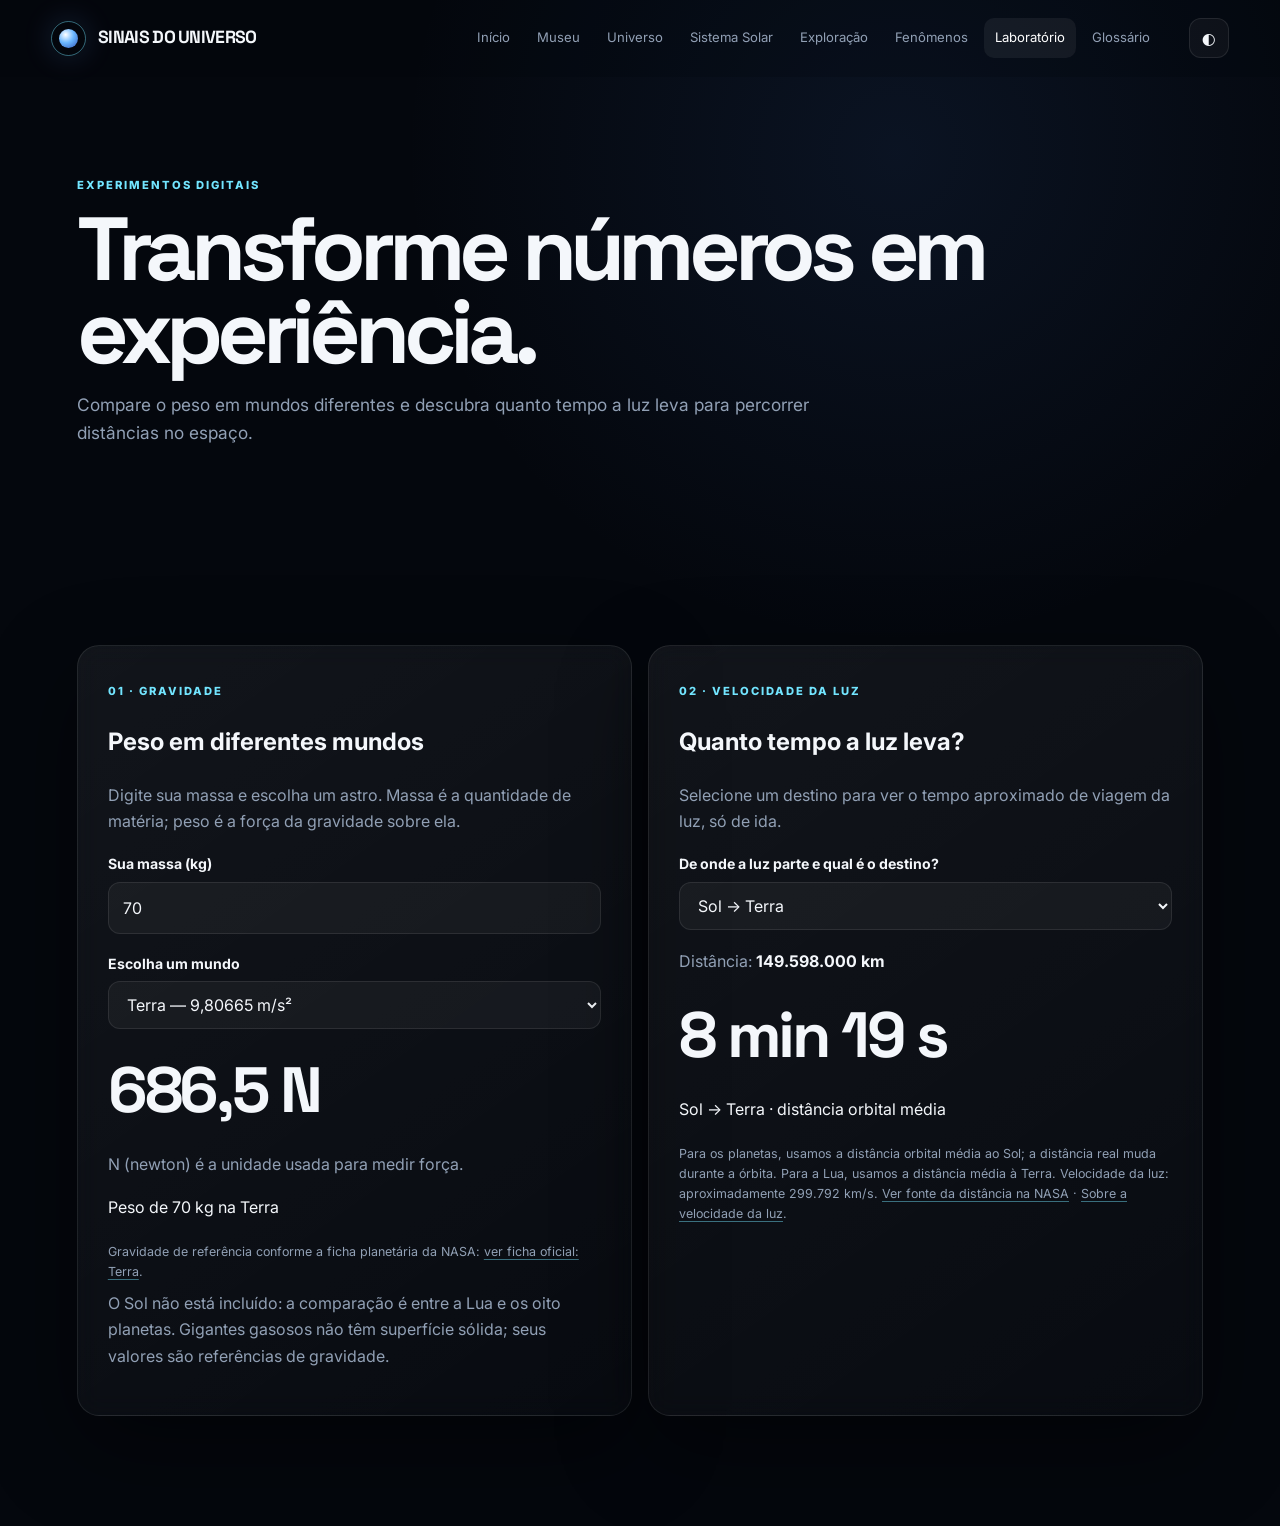
==== commit dd1a753f: "Aprimoramento do site" ====
--- a/pages/laboratorio.html
+++ b/pages/laboratorio.html
@@ -1 +1,89 @@
-<!doctype html><html lang="pt-BR"><head><meta charset="utf-8"><meta name="viewport" content="width=device-width,initial-scale=1"><title>Laboratório | Sinais do Universo</title><link rel="stylesheet" href="../css/main.css"></head><body><div class="progress" id="progressLine"></div><header class="topbar"><div class="nav-wrap"><a class="brand" href="../index.html"><i class="brand-mark"></i>SINAIS DO UNIVERSO</a><nav class="nav" id="nav"><a href="../index.html">Início</a><a href="museu.html">Museu</a><a href="universo.html">Universo</a><a href="sistema-solar.html">Sistema Solar</a><a href="exploracao.html">Exploração</a><a href="fenomenos.html">Fenômenos</a><a href="laboratorio.html">Laboratório</a><a href="glossario.html">Glossário</a></nav><div class="nav-actions"><button class="icon-btn" id="themeBtn">◐</button><button class="menu-btn" id="menuBtn">☰</button></div></div></header><main><section class="page-hero"><span class="eyebrow">EXPERIMENTOS DIGITAIS</span><h1>Transforme números em experiência.</h1><p>Pequenas simulações educativas para visualizar gravidade e o tempo de viagem da luz.</p></section><section class="section"><div class="lab-grid"><article class="panel lab-card"><span class="eyebrow">01 · GRAVIDADE</span><h2>Peso em diferentes mundos</h2><p style="color:var(--muted)">A massa permanece a mesma; o peso muda conforme a aceleração gravitacional.</p><input class="range" id="labMass" type="range" min="1" max="150" value="70"><input class="range" id="labGravity" type="range" min="1.62" max="24.79" step=".01" value="9.81"><div class="lab-result" id="labWeight">686,7 N</div><span id="labPlanet">70 kg · gravidade 9,81 m/s²</span></article><article class="panel lab-card"><span class="eyebrow">02 · VELOCIDADE DA LUZ</span><h2>Quanto tempo a luz leva?</h2><p style="color:var(--muted)">Escolha uma distância em milhares de quilômetros.</p><input class="range" id="lightDistance" type="range" min="1000" max="4500000000" step="1000000" value="149600000"><div class="lab-result" id="lightOutput">8,31 min</div><span>c ≈ 299.792 km/s no vácuo</span></article></div></section></main><script src="../js/data.js"></script><script src="../js/main.js"></script></body></html>
+<!doctype html>
+<html lang="pt-BR">
+<head>
+  <meta charset="utf-8">
+  <meta name="viewport" content="width=device-width,initial-scale=1">
+  <title>Laboratório | Sinais do Universo</title>
+  <link rel="stylesheet" href="../css/main.css">
+</head>
+<body>
+  <div class="progress" id="progressLine"></div>
+  <header class="topbar">
+    <div class="nav-wrap">
+      <a class="brand" href="../index.html"><i class="brand-mark"></i>SINAIS DO UNIVERSO</a>
+      <nav class="nav" id="nav">
+        <a href="../index.html">Início</a>
+        <a href="museu.html">Museu</a>
+        <a href="universo.html">Universo</a>
+        <a href="sistema-solar.html">Sistema Solar</a>
+        <a href="exploracao.html">Exploração</a>
+        <a href="fenomenos.html">Fenômenos</a>
+        <a href="laboratorio.html">Laboratório</a>
+        <a href="glossario.html">Glossário</a>
+      </nav>
+      <div class="nav-actions">
+        <button class="icon-btn" id="themeBtn">◐</button>
+        <button class="menu-btn" id="menuBtn">☰</button>
+      </div>
+    </div>
+  </header>
+  <main>
+    <section class="page-hero">
+      <span class="eyebrow">EXPERIMENTOS DIGITAIS</span>
+      <h1>Transforme números em experiência.</h1>
+      <p>Compare o peso em mundos diferentes e descubra quanto tempo a luz leva para percorrer distâncias no espaço.</p>
+    </section>
+    <section class="section">
+      <div class="lab-grid">
+        <article class="panel lab-card">
+          <span class="eyebrow">01 · GRAVIDADE</span>
+          <h2>Peso em diferentes mundos</h2>
+          <p class="lab-description">Digite sua massa e escolha um astro. Massa é a quantidade de matéria; peso é a força da gravidade sobre ela.</p>
+          <label class="lab-label" for="labMass">Sua massa (kg)</label>
+          <input class="search lab-number" id="labMass" type="number" min="1" max="300" step="0.1" value="70" inputmode="decimal">
+          <label class="lab-label" for="labGravity">Escolha um mundo</label>
+          <select class="select lab-select" id="labGravity">
+            <option value="moon" data-gravity="1.62" data-source="https://nssdc.gsfc.nasa.gov/planetary/factsheet/moonfact.html">Lua — 1,62 m/s²</option>
+            <option value="mercury" data-gravity="3.70" data-source="https://nssdc.gsfc.nasa.gov/planetary/factsheet/mercuryfact.html">Mercúrio — 3,70 m/s²</option>
+            <option value="venus" data-gravity="8.87" data-source="https://nssdc.gsfc.nasa.gov/planetary/factsheet/venusfact.html">Vênus — 8,87 m/s²</option>
+            <option value="earth" data-gravity="9.80665" data-source="https://nssdc.gsfc.nasa.gov/planetary/factsheet/earthfact.html" selected>Terra — 9,80665 m/s²</option>
+            <option value="mars" data-gravity="3.73" data-source="https://nssdc.gsfc.nasa.gov/planetary/factsheet/marsfact.html">Marte — 3,73 m/s²</option>
+            <option value="jupiter" data-gravity="25.92" data-source="https://nssdc.gsfc.nasa.gov/planetary/factsheet/jupiterfact.html">Júpiter — 25,92 m/s²</option>
+            <option value="saturn" data-gravity="11.19" data-source="https://nssdc.gsfc.nasa.gov/planetary/factsheet/saturnfact.html">Saturno — 11,19 m/s²</option>
+            <option value="uranus" data-gravity="9.01" data-source="https://nssdc.gsfc.nasa.gov/planetary/factsheet/uranusfact.html">Urano — 9,01 m/s²</option>
+            <option value="neptune" data-gravity="11.27" data-source="https://nssdc.gsfc.nasa.gov/planetary/factsheet/neptunefact.html">Netuno — 11,27 m/s²</option>
+          </select>
+          <div class="lab-result" id="labWeight" aria-live="polite">686,5 N</div>
+          <p class="light-range-note">N (newton) é a unidade usada para medir força.</p>
+          <span id="labPlanet">Peso de 70 kg na Terra</span>
+          <p class="lab-source">Gravidade de referência conforme a ficha planetária da NASA: <a id="gravitySource" href="https://nssdc.gsfc.nasa.gov/planetary/factsheet/earthfact.html" target="_blank" rel="noopener noreferrer">ver fonte do astro selecionado</a>.</p>
+          <p class="light-range-note">O Sol não está incluído: a comparação é entre a Lua e os oito planetas. Gigantes gasosos não têm superfície sólida; seus valores são referências de gravidade.</p>
+        </article>
+        <article class="panel lab-card">
+          <span class="eyebrow">02 · VELOCIDADE DA LUZ</span>
+          <h2>Quanto tempo a luz leva?</h2>
+          <p class="lab-description">Selecione um destino para ver o tempo aproximado de viagem da luz, só de ida.</p>
+          <label class="lab-label" for="lightDestination">De onde a luz parte e qual é o destino?</label>
+          <select class="select lab-select" id="lightDestination">
+            <option value="moon" data-distance-km="384400" data-direction="Terra → Lua" data-distance-type="distância média" data-source="https://nssdc.gsfc.nasa.gov/planetary/factsheet/moonfact.html">Terra → Lua</option>
+            <option value="mercury" data-distance-km="57909000" data-direction="Sol → Mercúrio" data-distance-type="distância orbital média" data-source="https://nssdc.gsfc.nasa.gov/planetary/factsheet/mercuryfact.html">Sol → Mercúrio</option>
+            <option value="venus" data-distance-km="108210000" data-direction="Sol → Vênus" data-distance-type="distância orbital média" data-source="https://nssdc.gsfc.nasa.gov/planetary/factsheet/venusfact.html">Sol → Vênus</option>
+            <option value="earth" data-distance-km="149598000" data-direction="Sol → Terra" data-distance-type="distância orbital média" data-source="https://nssdc.gsfc.nasa.gov/planetary/factsheet/earthfact.html" selected>Sol → Terra</option>
+            <option value="mars" data-distance-km="227956000" data-direction="Sol → Marte" data-distance-type="distância orbital média" data-source="https://nssdc.gsfc.nasa.gov/planetary/factsheet/marsfact.html">Sol → Marte</option>
+            <option value="jupiter" data-distance-km="778479000" data-direction="Sol → Júpiter" data-distance-type="distância orbital média" data-source="https://nssdc.gsfc.nasa.gov/planetary/factsheet/jupiterfact.html">Sol → Júpiter</option>
+            <option value="saturn" data-distance-km="1432041000" data-direction="Sol → Saturno" data-distance-type="distância orbital média" data-source="https://nssdc.gsfc.nasa.gov/planetary/factsheet/saturnfact.html">Sol → Saturno</option>
+            <option value="uranus" data-distance-km="2867043000" data-direction="Sol → Urano" data-distance-type="distância orbital média" data-source="https://nssdc.gsfc.nasa.gov/planetary/factsheet/uranusfact.html">Sol → Urano</option>
+            <option value="neptune" data-distance-km="4514953000" data-direction="Sol → Netuno" data-distance-type="distância orbital média" data-source="https://nssdc.gsfc.nasa.gov/planetary/factsheet/neptunefact.html">Sol → Netuno</option>
+          </select>
+          <p class="light-distance-value">Distância: <strong id="lightDistance">149.598.000 km</strong></p>
+          <div class="lab-result" id="lightOutput" aria-live="polite">8 min 19 s</div>
+          <span id="lightContext">Sol → Terra · distância orbital média</span>
+          <p class="lab-source">Para os planetas, usamos a distância orbital média ao Sol; a distância real muda durante a órbita. Para a Lua, usamos a distância média à Terra. Velocidade da luz: aproximadamente 299.792 km/s. <a id="lightSource" href="https://nssdc.gsfc.nasa.gov/planetary/factsheet/earthfact.html" target="_blank" rel="noopener noreferrer">Ver fonte da distância na NASA</a> · <a href="https://spaceplace.nasa.gov/light-year/en/" target="_blank" rel="noopener noreferrer">Sobre a velocidade da luz</a>.</p>
+        </article>
+      </div>
+    </section>
+  </main>
+  <script src="../js/data.js"></script>
+  <script src="../js/main.js"></script>
+</body>
+</html>
--- a/css/main.css
+++ b/css/main.css
@@ -170,3 +170,13 @@
   .solar-webgl-help{left:14px;right:14px;bottom:14px;max-width:none}
   .solar-webgl-hud{left:12px;top:12px}
 }
+.lab-description{color:var(--muted)}
+.lab-label{display:block;margin:18px 0 6px;font-size:.88rem;font-weight:700}
+.lab-select{width:100%;min-width:0}
+.lab-number{width:100%;min-width:0}
+.light-distance-value{margin:18px 0 0;color:var(--muted)}
+.light-distance-value strong{color:var(--text)}
+.light-range-note{display:block;margin-top:8px;color:var(--muted)}
+.lab-result-note{margin:-16px 0 14px;color:var(--muted);font-size:.8rem}
+.lab-source{margin:22px 0 0;color:var(--muted);font-size:.78rem;line-height:1.6}
+.lab-source a{text-decoration:underline;text-decoration-color:rgba(114,229,255,.45);text-underline-offset:3px}
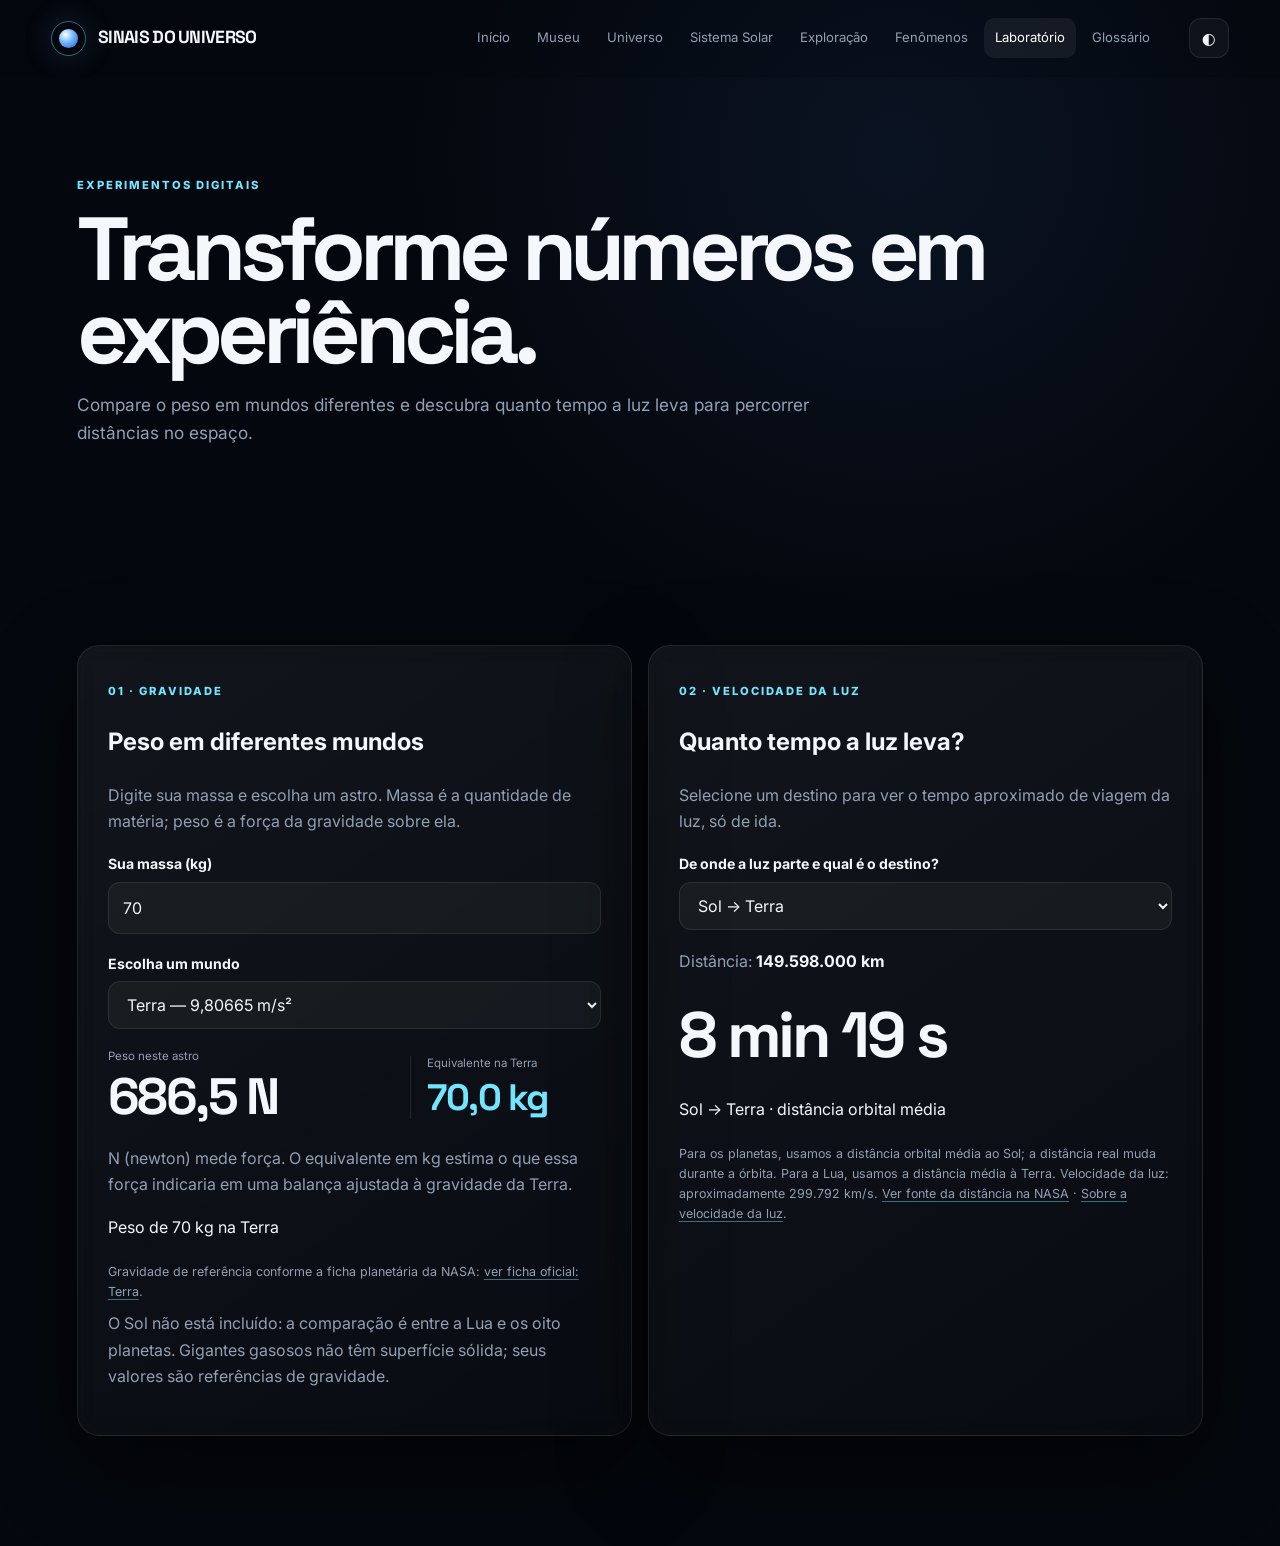
==== commit 55d063ca: "Mehorias no site" ====
--- a/pages/laboratorio.html
+++ b/pages/laboratorio.html
@@ -53,8 +53,17 @@
             <option value="uranus" data-gravity="9.01" data-source="https://nssdc.gsfc.nasa.gov/planetary/factsheet/uranusfact.html">Urano — 9,01 m/s²</option>
             <option value="neptune" data-gravity="11.27" data-source="https://nssdc.gsfc.nasa.gov/planetary/factsheet/neptunefact.html">Netuno — 11,27 m/s²</option>
           </select>
-          <div class="lab-result" id="labWeight" aria-live="polite">686,5 N</div>
-          <p class="light-range-note">N (newton) é a unidade usada para medir força.</p>
+          <div class="lab-result-row" aria-live="polite">
+            <div>
+              <span class="lab-result-label">Peso neste astro</span>
+              <div class="lab-result" id="labWeight">686,5 N</div>
+            </div>
+            <div class="lab-equivalent">
+              <span class="lab-result-label">Equivalente na Terra</span>
+              <strong id="labEarthEquivalent">70 kg</strong>
+            </div>
+          </div>
+          <p class="light-range-note">N (newton) mede força. O equivalente em kg estima o que essa força indicaria em uma balança ajustada à gravidade da Terra.</p>
           <span id="labPlanet">Peso de 70 kg na Terra</span>
           <p class="lab-source">Gravidade de referência conforme a ficha planetária da NASA: <a id="gravitySource" href="https://nssdc.gsfc.nasa.gov/planetary/factsheet/earthfact.html" target="_blank" rel="noopener noreferrer">ver fonte do astro selecionado</a>.</p>
           <p class="light-range-note">O Sol não está incluído: a comparação é entre a Lua e os oito planetas. Gigantes gasosos não têm superfície sólida; seus valores são referências de gravidade.</p>
--- a/css/main.css
+++ b/css/main.css
@@ -180,3 +180,64 @@
 .lab-result-note{margin:-16px 0 14px;color:var(--muted);font-size:.8rem}
 .lab-source{margin:22px 0 0;color:var(--muted);font-size:.78rem;line-height:1.6}
 .lab-source a{text-decoration:underline;text-decoration-color:rgba(114,229,255,.45);text-underline-offset:3px}
+.solar-info>aside.panel{padding:28px}
+body.light .topbar{background:rgba(248,251,255,.96);border-color:var(--line);backdrop-filter:blur(18px)}
+body.light .nav a{color:var(--muted)}
+body.light .nav a:hover,body.light .nav a.active{color:var(--text);background:rgba(10,30,55,.06)}
+body.light .nav.open{background:#fff}
+body.light .hero-copy h1,body.light .explore-copy h3,body.light .hero-counter,body.light .hero-arrow{color:#f4f7fb}
+body.light .hero-copy .eyebrow,body.light .explore-copy .eyebrow{color:#72e5ff}
+body.light .hero-counter span{color:#b9c5d3}
+body.light .hero-copy .btn:not(.primary){color:#f4f7fb;background:rgba(255,255,255,.08);border-color:rgba(255,255,255,.25)}
+body.light .eyebrow,body.light .section-id,body.light .museum-copy>span,body.light .mission-meta,body.light .glossary-card>div>span,body.light .planet-kicker,body.light .phenomenon-card small,body.light .phenomenon-sections small,body.light .term-letter{color:#12677c}
+body.light .number,body.light .filter.active,body.light .filter:hover{color:var(--text)}
+body.light .museum-copy small{color:var(--muted)}
+body.light .museum-img:has(img.failed):after{color:#b9c5d3}
+body.light .museum-details p,body.light .detail-pills span,body.light .source-box,body.light .fact-list,body.light .lead,body.light .phenomenon-bar,body.light .advanced b,body.light .advanced span{color:var(--muted)}
+body.light .info-section b,body.light .mission-meta b,body.light .mission-year{color:var(--text)}
+body.light .stat-grid small{color:var(--muted)}
+body.light .phenomenon-symbol{color:#365c9a}
+body.light .modal-box{background:#fff;color:var(--text)}
+body.light .modal-close{background:#f4f7fb;color:var(--text)}
+body.light .search-results{color:#f4f7fb}
+body.light .search-results span{color:#b9c5d3}
+body.light .scale-section{color:#f4f7fb}
+body.light .scale-section .eyebrow,body.light .scale-section .section-id{color:#72e5ff}
+body.light .scale-section .section-head p,body.light .scale-section .scale-index,body.light .scale-section .scale-node small{color:#b9c5d3}
+.universe-card{display:flex;flex-direction:column;width:100%;min-height:100%;padding:0;text-align:left;color:var(--text);cursor:pointer;transition:transform .3s,border-color .3s}
+.universe-card:after{z-index:0;pointer-events:none}
+.universe-card:hover{transform:translateY(-6px);border-color:rgba(114,229,255,.35)}
+.universe-card:focus-visible{outline:3px solid var(--cyan);outline-offset:4px}
+.universe-card-media{display:block;position:relative;z-index:1;height:190px;overflow:hidden;background:radial-gradient(circle,#172942,#05070d)}
+.universe-card-media img{display:block;width:100%;height:100%;object-fit:cover;transition:transform .5s}
+.universe-card:hover .universe-card-media img{transform:scale(1.045)}
+.universe-card-scale{position:absolute;left:14px;bottom:13px;padding:5px 9px;border:1px solid rgba(255,255,255,.14);border-radius:99px;background:rgba(3,7,13,.72);color:#d8e8fb;font-size:.62rem;letter-spacing:.1em;text-transform:uppercase}
+.universe-card-content{position:relative;z-index:1;display:flex;flex:1;flex-direction:column;align-items:flex-start;padding:22px}
+.universe-card-content .number{font-size:1.8rem}
+.universe-card-content .eyebrow{margin-top:7px}
+.universe-card-title{display:block;margin:10px 0 7px;font:600 1.35rem 'Space Grotesk';}
+.universe-card-summary{display:block;color:var(--muted);font-size:.9rem}
+.universe-card-action{display:flex;justify-content:space-between;align-items:center;gap:12px;width:100%;margin-top:auto;padding-top:20px;color:var(--cyan);font-size:.78rem;font-weight:700}
+.universe-perspective{padding:35px}
+.universe-perspective p{max-width:850px;color:var(--muted)}
+.universe-detail{display:grid;grid-template-columns:minmax(0,.95fr) minmax(0,1.05fr);gap:26px;align-items:start}
+.universe-detail-media{position:sticky;top:0;margin:0;overflow:hidden;border:1px solid var(--line);border-radius:18px;background:#02050a}
+.universe-detail-media img{display:block;width:100%;height:min(62vh,560px);min-height:320px;object-fit:cover;background:radial-gradient(circle,#152844,#02050a)}
+.universe-detail-media figcaption{padding:11px 14px;color:var(--muted);font-size:.72rem;line-height:1.5}
+.universe-detail-copy{padding:14px 10px 14px 0}
+.universe-detail-copy h2{margin:8px 0 12px;font:700 clamp(2rem,4vw,3.4rem)/1 'Space Grotesk';letter-spacing:-.055em}
+.universe-detail-copy h3{margin:25px 0 8px;font:600 1rem 'Space Grotesk'}
+.universe-detail-overview{color:var(--muted)}
+.universe-facts{display:grid;gap:10px;margin:0;padding-left:20px;color:var(--muted)}
+.universe-facts li{padding-left:3px}
+.universe-source{display:inline-flex;align-items:center;gap:7px;margin-top:25px;color:var(--cyan);font-size:.84rem;font-weight:700;text-decoration:underline;text-decoration-color:rgba(114,229,255,.4);text-underline-offset:4px}
+.universe-source:focus-visible{outline:2px solid var(--cyan);outline-offset:4px}
+body.light .universe-card-scale{color:#f4f7fb}
+body.light .universe-source{color:#12677c}
+@media(max-width:760px){.universe-card-media{height:175px}.universe-perspective{padding:24px}.universe-detail{grid-template-columns:1fr;gap:16px}.universe-detail-media{position:relative}.universe-detail-media img{height:58vw;min-height:220px;max-height:360px}.universe-detail-copy{padding:4px 2px 12px}}
+.lab-result-row{display:grid;grid-template-columns:minmax(0,1.2fr) minmax(125px,.8fr);align-items:center;gap:16px;margin:20px 0}
+.lab-result-row .lab-result{margin:4px 0 0;font-size:clamp(2rem,4vw,3.4rem);line-height:1.1}
+.lab-result-label{display:block;color:var(--muted);font-size:.72rem;line-height:1.35}
+.lab-equivalent{padding-left:16px;border-left:1px solid var(--line)}
+.lab-equivalent strong{display:block;margin-top:7px;color:var(--cyan);font:700 clamp(1.55rem,3vw,2.3rem)/1.1 'Space Grotesk';letter-spacing:-.04em}
+@media(max-width:400px){.lab-result-row{grid-template-columns:minmax(0,1fr) minmax(112px,.85fr);gap:10px}.lab-result-row .lab-result{font-size:1.8rem}.lab-equivalent{padding-left:10px}.lab-equivalent strong{font-size:1.5rem}}
